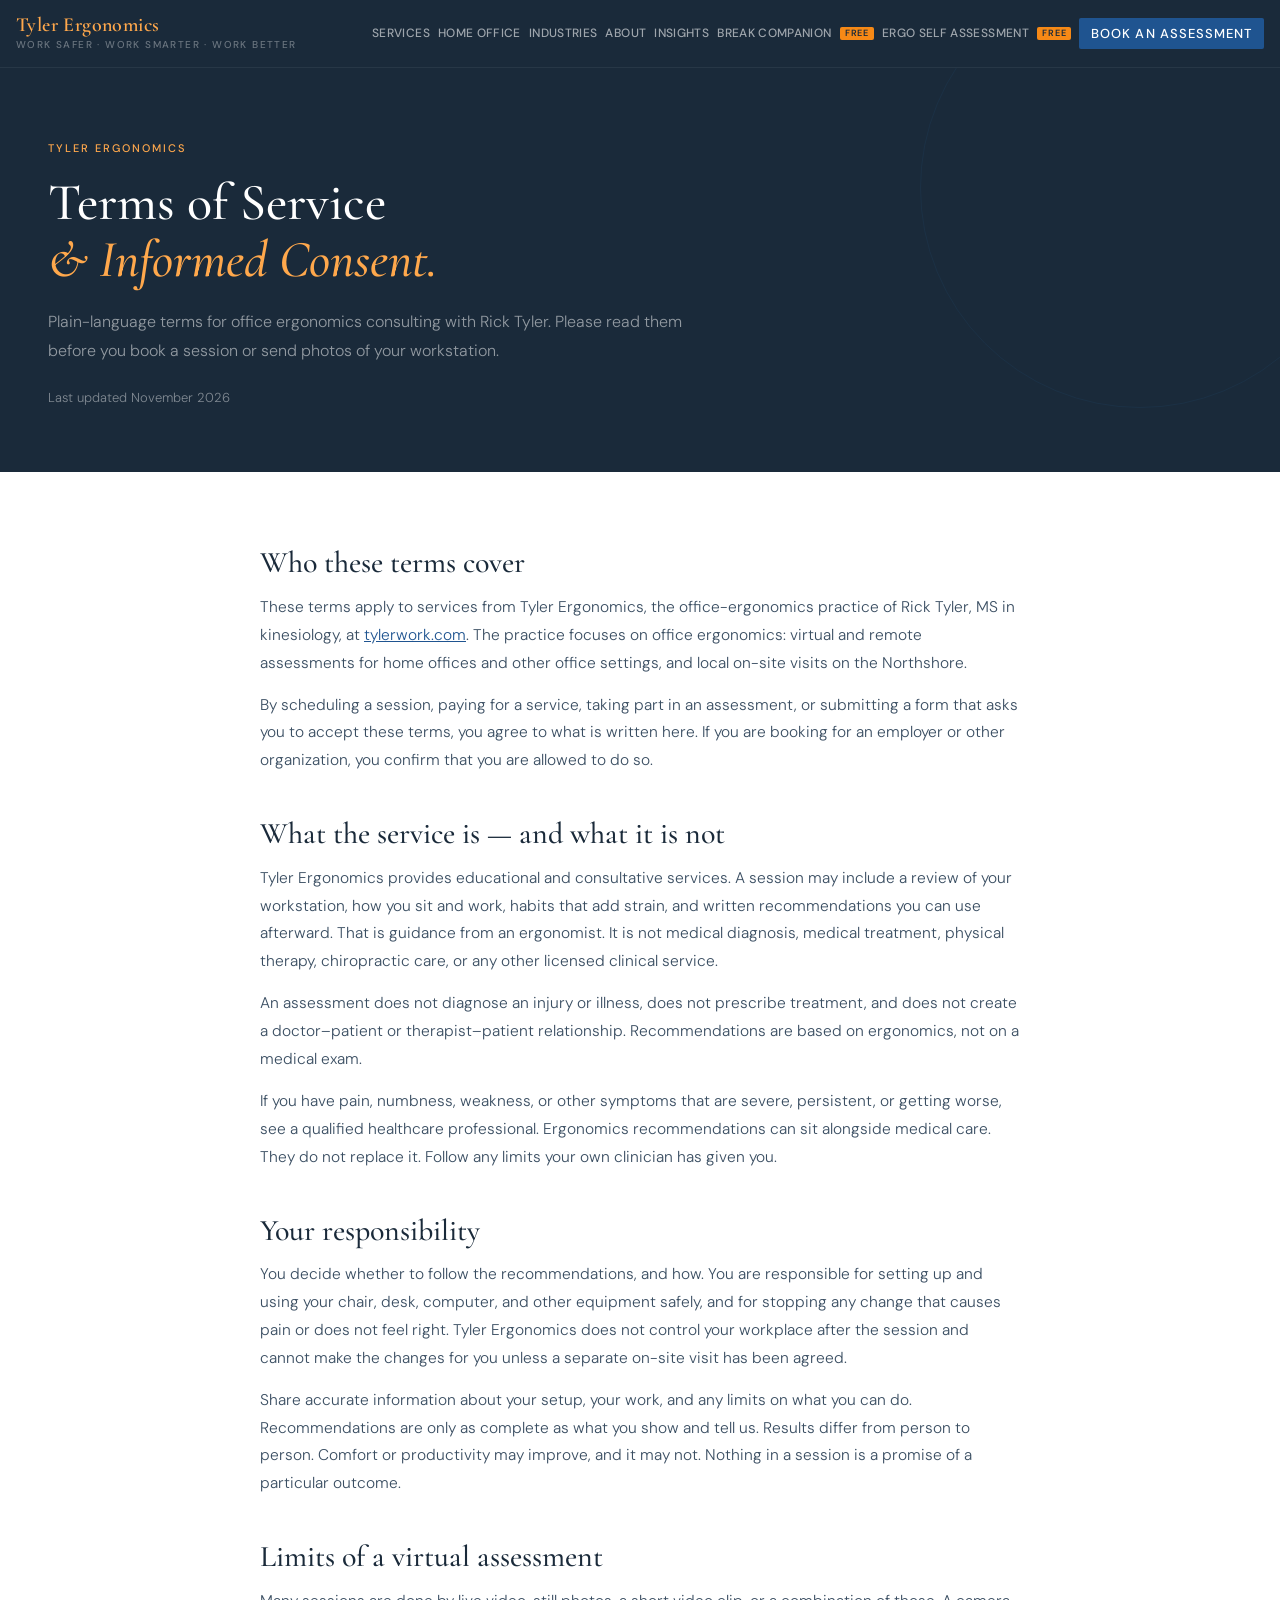
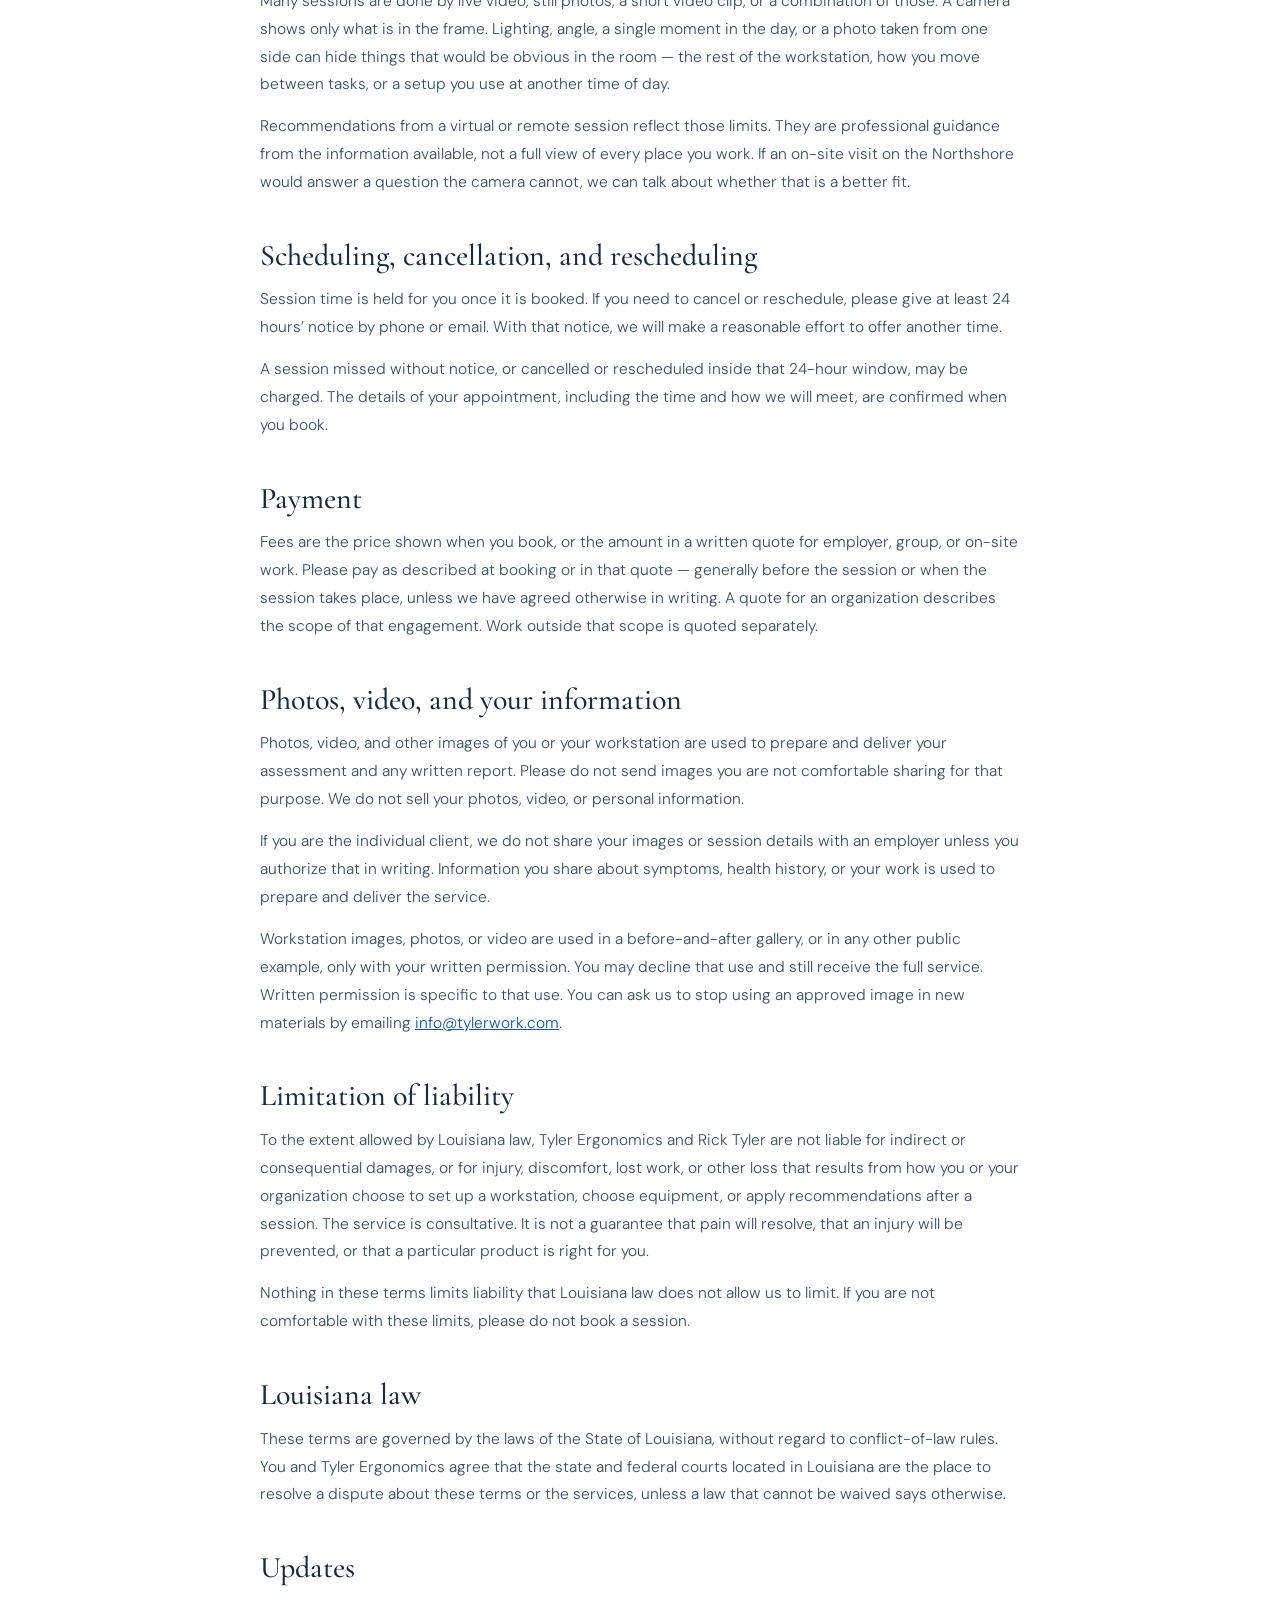
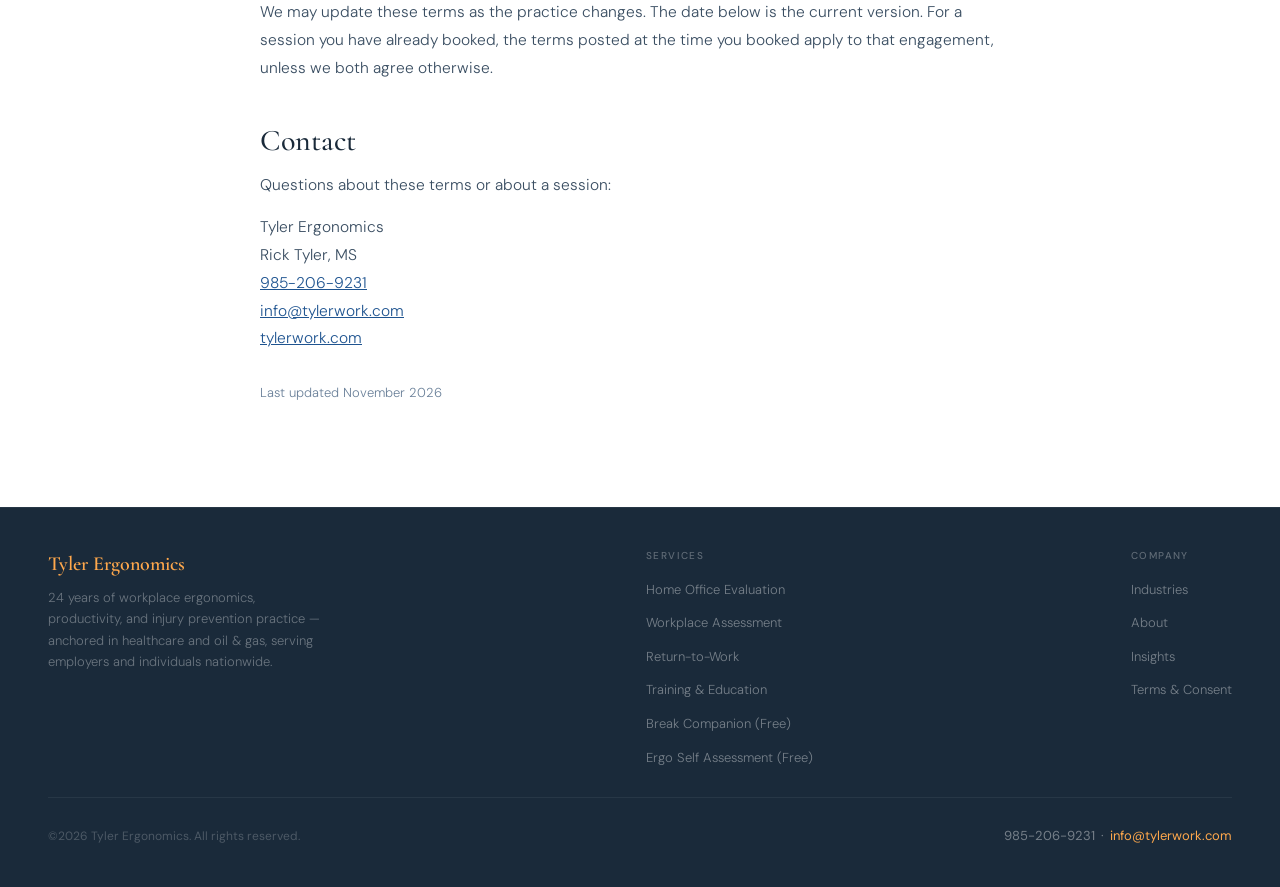
==== terms-and-consent/index.html @ 257d3adf "Add terms page and make experience wording consistent. Publish a draft Terms of Service and Informed" ====
<!DOCTYPE html>
<html lang="en">
<head>
<meta charset="UTF-8">
<meta name="viewport" content="width=device-width, initial-scale=1.0">
<title>Terms of Service &amp; Informed Consent — Tyler Ergonomics</title>
<meta name="description" content="Terms of Service and Informed Consent for Tyler Ergonomics. Office ergonomics consulting by Rick Tyler — educational and consultative services, not medical diagnosis or treatment.">
<link rel="canonical" href="https://tylerwork.com/terms-and-consent/">
<link rel="preconnect" href="https://fonts.googleapis.com">
<link href="https://fonts.googleapis.com/css2?family=Cormorant+Garamond:ital,wght@0,400;0,500;0,600;1,400;1,500&family=DM+Sans:wght@300;400;500&display=swap" rel="stylesheet">
<style>
*,*::before,*::after{box-sizing:border-box;margin:0;padding:0}
:root{--ink:#1a2a3a;--ink-lt:#1e3040;--blue:#2e6da4;--blue-dk:#1f5490;--blue-lt:#bdd4ea;--ivory:#f4f6f9;--cream:#e8eef5;--warm:#d4dde8;--gold:#f68916;--gold-lt:#ffa84c;--mid:#3a4e62;--soft:#6a8099;--white:#ffffff;--border:rgba(46,109,164,0.15)}
body{font-family:'DM Sans',sans-serif;font-weight:400;color:var(--ink);background:var(--ivory);line-height:1.6;font-size:16px}
nav{background:var(--ink);padding:0 48px;display:flex;align-items:center;justify-content:space-between;height:68px;border-bottom:1px solid rgba(255,255,255,0.06);position:sticky;top:0;z-index:100}
.nav-logo{display:flex;flex-direction:column;text-decoration:none;gap:2px}
.nav-logo-main{font-family:'Cormorant Garamond',serif;font-size:20px;font-weight:600;color:var(--gold-lt);letter-spacing:0.02em;line-height:1}
.nav-logo-sub{font-size:10px;font-weight:500;letter-spacing:0.14em;text-transform:uppercase;color:rgba(255,255,255,0.35)}
.nav-links{display:flex;gap:28px;align-items:center;list-style:none}
.nav-links a{color:rgba(255,255,255,0.58);text-decoration:none;font-size:13px;letter-spacing:0.08em;text-transform:uppercase;font-weight:500;transition:color 0.2s}
.nav-links a:hover,.nav-links a.active{color:var(--gold-lt)}
.nav-cta{background:var(--blue-dk)!important;color:var(--white)!important;padding:8px 20px;border-radius:2px;opacity:1!important}
.nav-cta:hover{background:var(--gold)!important}
.nav-free-badge{display:inline-block;background:var(--gold);color:var(--ink);font-size:9px;font-weight:600;padding:2px 5px;margin-left:5px;letter-spacing:0.08em;text-transform:uppercase;border-radius:2px;vertical-align:middle;line-height:1}
.eyebrow{font-size:11px;font-weight:500;letter-spacing:0.18em;text-transform:uppercase;color:var(--gold-lt);margin-bottom:16px}
.page-header{background:var(--ink);padding:72px 48px 64px;position:relative;overflow:hidden}
.page-header::before{content:'';position:absolute;top:-100px;right:-80px;width:440px;height:440px;border-radius:50%;border:1px solid rgba(46,109,164,0.1)}
.page-header h1{font-family:'Cormorant Garamond',serif;font-size:52px;font-weight:500;color:var(--white);line-height:1.1;max-width:740px;margin-bottom:20px;position:relative}
.page-header h1 em{font-style:italic;color:var(--gold-lt)}
.page-header-sub{font-size:16px;color:rgba(255,255,255,0.52);max-width:640px;line-height:1.8;font-weight:300;position:relative}
.page-header .legal-updated{position:relative;font-size:13px;color:rgba(255,255,255,0.45);margin-top:22px;font-weight:300}
.legal-section{background:var(--white);padding:72px 48px 88px}
.legal-inner{max-width:760px;margin:0 auto}
.legal-inner h2{font-family:'Cormorant Garamond',serif;font-size:30px;font-weight:500;color:var(--ink);line-height:1.25;margin:40px 0 12px}
.legal-inner h2:first-child{margin-top:0}
.legal-inner p,.legal-inner li{font-size:15.5px;color:var(--mid);line-height:1.8;font-weight:300}
.legal-inner p{margin-bottom:14px}
.legal-inner ul{margin:0 0 16px 1.15em}
.legal-inner li{margin-bottom:8px}
.legal-inner a{color:var(--blue-dk)}
.legal-inner a:hover{color:var(--gold)}
footer{background:var(--ink);padding:40px 48px;border-top:1px solid rgba(255,255,255,0.06)}
.footer-top{display:flex;justify-content:space-between;align-items:flex-start;gap:32px;margin-bottom:28px;padding-bottom:28px;border-bottom:1px solid rgba(255,255,255,0.06)}
.footer-brand .footer-logo-main{font-family:'Cormorant Garamond',serif;font-size:20px;font-weight:600;color:var(--gold-lt);margin-bottom:6px}
.footer-brand p{font-size:13px;color:rgba(255,255,255,0.35);font-weight:300;max-width:280px;line-height:1.65}
.footer-nav-group h5{font-size:10px;font-weight:500;letter-spacing:0.14em;text-transform:uppercase;color:rgba(255,255,255,0.3);margin-bottom:12px}
.footer-nav-group ul{list-style:none;display:flex;flex-direction:column;gap:8px}
.footer-nav-group a{font-size:13px;color:rgba(255,255,255,0.4);text-decoration:none;font-weight:300}
.footer-nav-group a:hover{color:var(--gold-lt)}
.footer-bottom{display:flex;justify-content:space-between;align-items:center;gap:16px}
.footer-copy{font-size:12px;color:rgba(255,255,255,0.22)}
.footer-contact{font-size:13px;color:rgba(255,255,255,0.4)}
.footer-contact a{color:inherit;text-decoration:none}
.footer-contact strong{color:var(--gold-lt);font-weight:400}
html,body{overflow-x:hidden;max-width:100vw}
@media (max-width:968px){
  nav{padding:16px 20px}
  .page-header{padding:48px 20px}
  .page-header h1{font-size:38px}
  .legal-section{padding:48px 20px 64px}
  footer{padding:48px 20px 24px}
  .footer-top{flex-wrap:wrap;gap:28px}
  .footer-bottom{flex-direction:column;gap:12px;text-align:center}
}
@media (max-width:640px){
  .page-header{padding:40px 16px 32px}
  .page-header h1{font-size:32px}
  .legal-section{padding:36px 16px 56px}
  footer{padding:36px 16px 20px}
}
</style>
<link rel="icon" href="/favicon.ico" sizes="any">
<link rel="icon" type="image/png" sizes="32x32" href="/favicon-32.png">
<link rel="apple-touch-icon" href="/apple-touch-icon.png">
<link rel="stylesheet" href="/site.css">
<script src="/booking-config.js"></script>
<script src="/site.js" defer></script>
</head>
<body>
<!-- DRAFT: Terms of Service & Informed Consent for Tyler Ergonomics (tylerwork.com). Pending legal review. This page is a plain-language draft and has not been approved by an attorney. Last updated November 2026. -->

<nav>
  <a href="/index.html" class="nav-logo">
    <span class="nav-logo-main">Tyler Ergonomics</span>
    <span class="nav-logo-sub">Work safer · Work smarter · Work better</span>
  </a>
  <ul class="nav-links">
    <li><a href="/te-02-services.html">Services</a></li>
    <li><a href="/te-03-home-office.html">Home Office</a></li>
    <li><a href="/te-04-industries.html">Industries</a></li>
    <li><a href="/te-05-about.html">About</a></li>
    <li><a href="/te-06-insights.html">Insights</a></li>
    <li><a href="/te-07-break-companion.html">Break Companion <span class="nav-free-badge">Free</span></a></li>
    <li><a href="/ergo-self-assessment.html">Ergo Self Assessment <span class="nav-free-badge">Free</span></a></li>
    <li><a href="/te-02-services.html#book" class="nav-cta" data-booking>Book an assessment</a></li>
  </ul>
  <button id="rt-mobile-toggle" onclick="document.getElementById('rt-mobile-menu').style.display='block';document.getElementById('rt-mobile-backdrop').style.display='block';" style="display:none;background:transparent;border:none;color:white;cursor:pointer;padding:8px 12px;" aria-label="Open menu">
    <svg viewBox="0 0 24 24" width="26" height="26" fill="none" stroke="currentColor" stroke-width="2" stroke-linecap="round"><line x1="3" y1="6" x2="21" y2="6"></line><line x1="3" y1="12" x2="21" y2="12"></line><line x1="3" y1="18" x2="21" y2="18"></line></svg>
  </button>
</nav>
<div id="rt-mobile-menu" style="display:none;position:fixed;top:0;right:0;bottom:0;width:84%;max-width:320px;background:#1a2a3a;z-index:99999;padding:60px 28px 32px;overflow-y:auto;box-shadow:-8px 0 30px rgba(0,0,0,0.3);box-sizing:border-box;">
  <button onclick="document.getElementById('rt-mobile-menu').style.display='none';document.getElementById('rt-mobile-backdrop').style.display='none';" style="position:absolute;top:14px;right:16px;background:transparent;border:none;color:white;font-size:32px;cursor:pointer;padding:6px 12px;line-height:1;font-family:inherit;" aria-label="Close menu">&times;</button>
  <button onclick="location.href='/index.html'" style="display:block;width:100%;text-align:left;background:transparent;border:none;border-bottom:1px solid rgba(255,255,255,0.08);color:rgba(255,255,255,0.85);font-size:16px;padding:16px 0;cursor:pointer;font-family:inherit;">Home</button>
  <button onclick="location.href='/te-02-services.html'" style="display:block;width:100%;text-align:left;background:transparent;border:none;border-bottom:1px solid rgba(255,255,255,0.08);color:rgba(255,255,255,0.85);font-size:16px;padding:16px 0;cursor:pointer;font-family:inherit;">Services</button>
  <button onclick="location.href='/te-03-home-office.html'" style="display:block;width:100%;text-align:left;background:transparent;border:none;border-bottom:1px solid rgba(255,255,255,0.08);color:rgba(255,255,255,0.85);font-size:16px;padding:16px 0;cursor:pointer;font-family:inherit;">Home Office</button>
  <button onclick="location.href='/te-04-industries.html'" style="display:block;width:100%;text-align:left;background:transparent;border:none;border-bottom:1px solid rgba(255,255,255,0.08);color:rgba(255,255,255,0.85);font-size:16px;padding:16px 0;cursor:pointer;font-family:inherit;">Industries</button>
  <button onclick="location.href='/te-05-about.html'" style="display:block;width:100%;text-align:left;background:transparent;border:none;border-bottom:1px solid rgba(255,255,255,0.08);color:rgba(255,255,255,0.85);font-size:16px;padding:16px 0;cursor:pointer;font-family:inherit;">About</button>
  <button onclick="location.href='/te-06-insights.html'" style="display:block;width:100%;text-align:left;background:transparent;border:none;border-bottom:1px solid rgba(255,255,255,0.08);color:rgba(255,255,255,0.85);font-size:16px;padding:16px 0;cursor:pointer;font-family:inherit;">Insights</button>
  <button onclick="location.href='/te-07-break-companion.html'" style="display:block;width:100%;text-align:left;background:transparent;border:none;border-bottom:1px solid rgba(255,255,255,0.08);color:rgba(255,255,255,0.85);font-size:16px;padding:16px 0;cursor:pointer;font-family:inherit;">Break Companion <span style="background:#f68916;color:#1a2a3a;font-size:10px;padding:2px 6px;border-radius:2px;font-weight:600;margin-left:6px;">FREE</span></button>
  <button onclick="location.href='/ergo-self-assessment.html'" style="display:block;width:100%;text-align:left;background:transparent;border:none;border-bottom:1px solid rgba(255,255,255,0.08);color:rgba(255,255,255,0.85);font-size:16px;padding:16px 0;cursor:pointer;font-family:inherit;">Ergo Self Assessment <span style="background:#f68916;color:#1a2a3a;font-size:10px;padding:2px 6px;border-radius:2px;font-weight:600;margin-left:6px;">FREE</span></button>
  <button data-booking onclick="location.href='/te-02-services.html#book'" style="display:block;width:100%;text-align:center;background:#f68916;border:none;color:#1a2a3a;font-size:14px;padding:14px 20px;cursor:pointer;font-family:inherit;margin-top:20px;font-weight:500;border-radius:2px;">Book an Assessment</button>
</div>
<div id="rt-mobile-backdrop" onclick="document.getElementById('rt-mobile-menu').style.display='none';document.getElementById('rt-mobile-backdrop').style.display='none';" style="display:none;position:fixed;inset:0;background:rgba(0,0,0,0.5);z-index:99998;"></div>

<div class="page-header">
  <p class="eyebrow">Tyler Ergonomics</p>
  <h1>Terms of Service<br><em>&amp; Informed Consent.</em></h1>
  <p class="page-header-sub">Plain-language terms for office ergonomics consulting with Rick Tyler. Please read them before you book a session or send photos of your workstation.</p>
  <p class="legal-updated">Last updated November 2026</p>
</div>

<section class="legal-section">
  <div class="legal-inner">
    <h2>Who these terms cover</h2>
    <p>These terms apply to services from Tyler Ergonomics, the office-ergonomics practice of Rick Tyler, MS in kinesiology, at <a href="https://tylerwork.com">tylerwork.com</a>. The practice focuses on office ergonomics: virtual and remote assessments for home offices and other office settings, and local on-site visits on the Northshore.</p>
    <p>By scheduling a session, paying for a service, taking part in an assessment, or submitting a form that asks you to accept these terms, you agree to what is written here. If you are booking for an employer or other organization, you confirm that you are allowed to do so.</p>

    <h2>What the service is &mdash; and what it is not</h2>
    <p>Tyler Ergonomics provides educational and consultative services. A session may include a review of your workstation, how you sit and work, habits that add strain, and written recommendations you can use afterward. That is guidance from an ergonomist. It is not medical diagnosis, medical treatment, physical therapy, chiropractic care, or any other licensed clinical service.</p>
    <p>An assessment does not diagnose an injury or illness, does not prescribe treatment, and does not create a doctor&ndash;patient or therapist&ndash;patient relationship. Recommendations are based on ergonomics, not on a medical exam.</p>
    <p>If you have pain, numbness, weakness, or other symptoms that are severe, persistent, or getting worse, see a qualified healthcare professional. Ergonomics recommendations can sit alongside medical care. They do not replace it. Follow any limits your own clinician has given you.</p>

    <h2>Your responsibility</h2>
    <p>You decide whether to follow the recommendations, and how. You are responsible for setting up and using your chair, desk, computer, and other equipment safely, and for stopping any change that causes pain or does not feel right. Tyler Ergonomics does not control your workplace after the session and cannot make the changes for you unless a separate on-site visit has been agreed.</p>
    <p>Share accurate information about your setup, your work, and any limits on what you can do. Recommendations are only as complete as what you show and tell us. Results differ from person to person. Comfort or productivity may improve, and it may not. Nothing in a session is a promise of a particular outcome.</p>

    <h2>Limits of a virtual assessment</h2>
    <p>Many sessions are done by live video, still photos, a short video clip, or a combination of those. A camera shows only what is in the frame. Lighting, angle, a single moment in the day, or a photo taken from one side can hide things that would be obvious in the room &mdash; the rest of the workstation, how you move between tasks, or a setup you use at another time of day.</p>
    <p>Recommendations from a virtual or remote session reflect those limits. They are professional guidance from the information available, not a full view of every place you work. If an on-site visit on the Northshore would answer a question the camera cannot, we can talk about whether that is a better fit.</p>

    <h2>Scheduling, cancellation, and rescheduling</h2>
    <p>Session time is held for you once it is booked. If you need to cancel or reschedule, please give at least 24 hours&rsquo; notice by phone or email. With that notice, we will make a reasonable effort to offer another time.</p>
    <p>A session missed without notice, or cancelled or rescheduled inside that 24-hour window, may be charged. The details of your appointment, including the time and how we will meet, are confirmed when you book.</p>

    <h2>Payment</h2>
    <p>Fees are the price shown when you book, or the amount in a written quote for employer, group, or on-site work. Please pay as described at booking or in that quote &mdash; generally before the session or when the session takes place, unless we have agreed otherwise in writing. A quote for an organization describes the scope of that engagement. Work outside that scope is quoted separately.</p>

    <h2>Photos, video, and your information</h2>
    <p>Photos, video, and other images of you or your workstation are used to prepare and deliver your assessment and any written report. Please do not send images you are not comfortable sharing for that purpose. We do not sell your photos, video, or personal information.</p>
    <p>If you are the individual client, we do not share your images or session details with an employer unless you authorize that in writing. Information you share about symptoms, health history, or your work is used to prepare and deliver the service.</p>
    <p>Workstation images, photos, or video are used in a before-and-after gallery, or in any other public example, only with your written permission. You may decline that use and still receive the full service. Written permission is specific to that use. You can ask us to stop using an approved image in new materials by emailing <a href="mailto:info@tylerwork.com">info@tylerwork.com</a>.</p>

    <h2>Limitation of liability</h2>
    <p>To the extent allowed by Louisiana law, Tyler Ergonomics and Rick Tyler are not liable for indirect or consequential damages, or for injury, discomfort, lost work, or other loss that results from how you or your organization choose to set up a workstation, choose equipment, or apply recommendations after a session. The service is consultative. It is not a guarantee that pain will resolve, that an injury will be prevented, or that a particular product is right for you.</p>
    <p>Nothing in these terms limits liability that Louisiana law does not allow us to limit. If you are not comfortable with these limits, please do not book a session.</p>

    <h2>Louisiana law</h2>
    <p>These terms are governed by the laws of the State of Louisiana, without regard to conflict-of-law rules. You and Tyler Ergonomics agree that the state and federal courts located in Louisiana are the place to resolve a dispute about these terms or the services, unless a law that cannot be waived says otherwise.</p>

    <h2>Updates</h2>
    <p>We may update these terms as the practice changes. The date below is the current version. For a session you have already booked, the terms posted at the time you booked apply to that engagement, unless we both agree otherwise.</p>

    <h2>Contact</h2>
    <p>Questions about these terms or about a session:</p>
    <p>Tyler Ergonomics<br>Rick Tyler, MS<br><a href="tel:985-206-9231">985-206-9231</a><br><a href="mailto:info@tylerwork.com">info@tylerwork.com</a><br><a href="https://tylerwork.com">tylerwork.com</a></p>
    <p class="legal-updated" style="color:var(--soft);font-size:13px;margin-top:28px;">Last updated November 2026</p>
  </div>
</section>

<footer>
  <div class="footer-top">
    <div class="footer-brand">
      <p class="footer-logo-main">Tyler Ergonomics</p>
      <p>24 years of workplace ergonomics, productivity, and injury prevention practice &mdash; anchored in healthcare and oil &amp; gas, serving employers and individuals nationwide.</p>
    </div>
    <div class="footer-nav-group">
      <h5>Services</h5>
      <ul>
        <li><a href="/te-03-home-office.html">Home Office Evaluation</a></li>
        <li><a href="/te-02-services.html">Workplace Assessment</a></li>
        <li><a href="/te-02-services.html">Return-to-Work</a></li>
        <li><a href="/te-02-services.html">Training &amp; Education</a></li>
        <li><a href="/te-07-break-companion.html">Break Companion (Free)</a></li>
        <li><a href="/ergo-self-assessment.html">Ergo Self Assessment (Free)</a></li>
      </ul>
    </div>
    <div class="footer-nav-group">
      <h5>Company</h5>
      <ul>
        <li><a href="/te-04-industries.html">Industries</a></li>
        <li><a href="/te-05-about.html">About</a></li>
        <li><a href="/te-06-insights.html">Insights</a></li>
        <li><a href="/terms-and-consent/">Terms &amp; Consent</a></li>
      </ul>
    </div>
  </div>
  <div class="footer-bottom">
    <span class="footer-copy">&copy;2026 Tyler Ergonomics. All rights reserved.</span>
    <span class="footer-contact"><a href="tel:985-206-9231">985-206-9231</a> &nbsp;&middot;&nbsp; <strong><a href="mailto:info@tylerwork.com">info@tylerwork.com</a></strong></span>
  </div>
</footer>
</body>
</html>
---- site.css ----
/* Desktop nav: one line, and one solid booking button.
   Under 1280px the existing mobile menu is used instead of wrapping. */

@media (min-width: 1280px) {
  nav:has(.nav-links) {
    display: flex;
    flex-wrap: nowrap;
    align-items: center;
    justify-content: space-between;
    height: 68px;
    padding: 0 24px;
    gap: 16px;
  }
  nav:has(.nav-links) .nav-logo,
  nav:has(.nav-links) .nav-logo-sub,
  nav:has(.nav-links) .nav-logo-main {
    white-space: nowrap;
  }
  nav:has(.nav-links) .nav-links {
    display: flex;
    flex-wrap: nowrap;
    align-items: center;
    gap: 12px;
    min-width: 0;
  }
  nav:has(.nav-links) .nav-links > li {
    display: flex;
    align-items: center;
  }
  nav:has(.nav-links) .nav-links a {
    white-space: nowrap;
  }
  nav:has(.nav-links) .nav-links a.nav-cta,
  nav:has(.nav-links) .nav-links a.btn-gold {
    display: inline-flex;
    align-items: center;
    justify-content: center;
    flex: 0 0 auto;
    white-space: nowrap;
    line-height: 1.2;
    padding: 8px 12px;
    border-radius: 2px;
    text-decoration: none;
  }
  nav:has(.nav-links) .nav-links a.nav-cta {
    background: #1f5490 !important;
    color: #ffffff !important;
  }
  nav:has(.nav-links) .nav-links a.nav-cta:hover,
  nav:has(.nav-links) .nav-links a.nav-cta:focus {
    background: #f68916 !important;
    color: #ffffff !important;
  }
  nav:has(.nav-links) .nav-links a.btn-gold,
  nav:has(.nav-links) .nav-links a.btn-gold:hover,
  nav:has(.nav-links) .nav-links a.btn-gold:focus {
    background: #f68916 !important;
    color: #1a2a3a !important;
  }
}

/* 1280px windows are just short of the full row once a scrollbar is present. */
@media (min-width: 1280px) and (max-width: 1439px) {
  nav:has(.nav-links) {
    padding: 0 16px;
  }
  nav:has(.nav-links) .nav-links {
    gap: 8px;
  }
  nav:has(.nav-links) .nav-links a:not(.nav-cta):not(.btn-gold) {
    font-size: 12px;
    letter-spacing: 0.03em;
  }
}

@media (max-width: 1279px) {
  nav:has(#rt-mobile-toggle) #rt-mobile-toggle {
    display: block !important;
  }
  nav:has(#rt-mobile-toggle) .nav-links,
  nav:has(#rt-mobile-toggle) .mobile-menu-toggle,
  nav:has(#rt-mobile-toggle) .nav-links.mobile-open {
    display: none !important;
  }
  nav:has(#rt-mobile-toggle) {
    flex-wrap: nowrap;
    align-items: center;
    height: 68px;
  }
}

#book,
#contact {
  scroll-margin-top: 84px;
}

.form-status {
  margin-top: 14px;
  font-size: 14px;
  line-height: 1.5;
}
.form-status.is-ok { color: #1f5490; }
.form-status.is-error { color: #8d2b2b; }
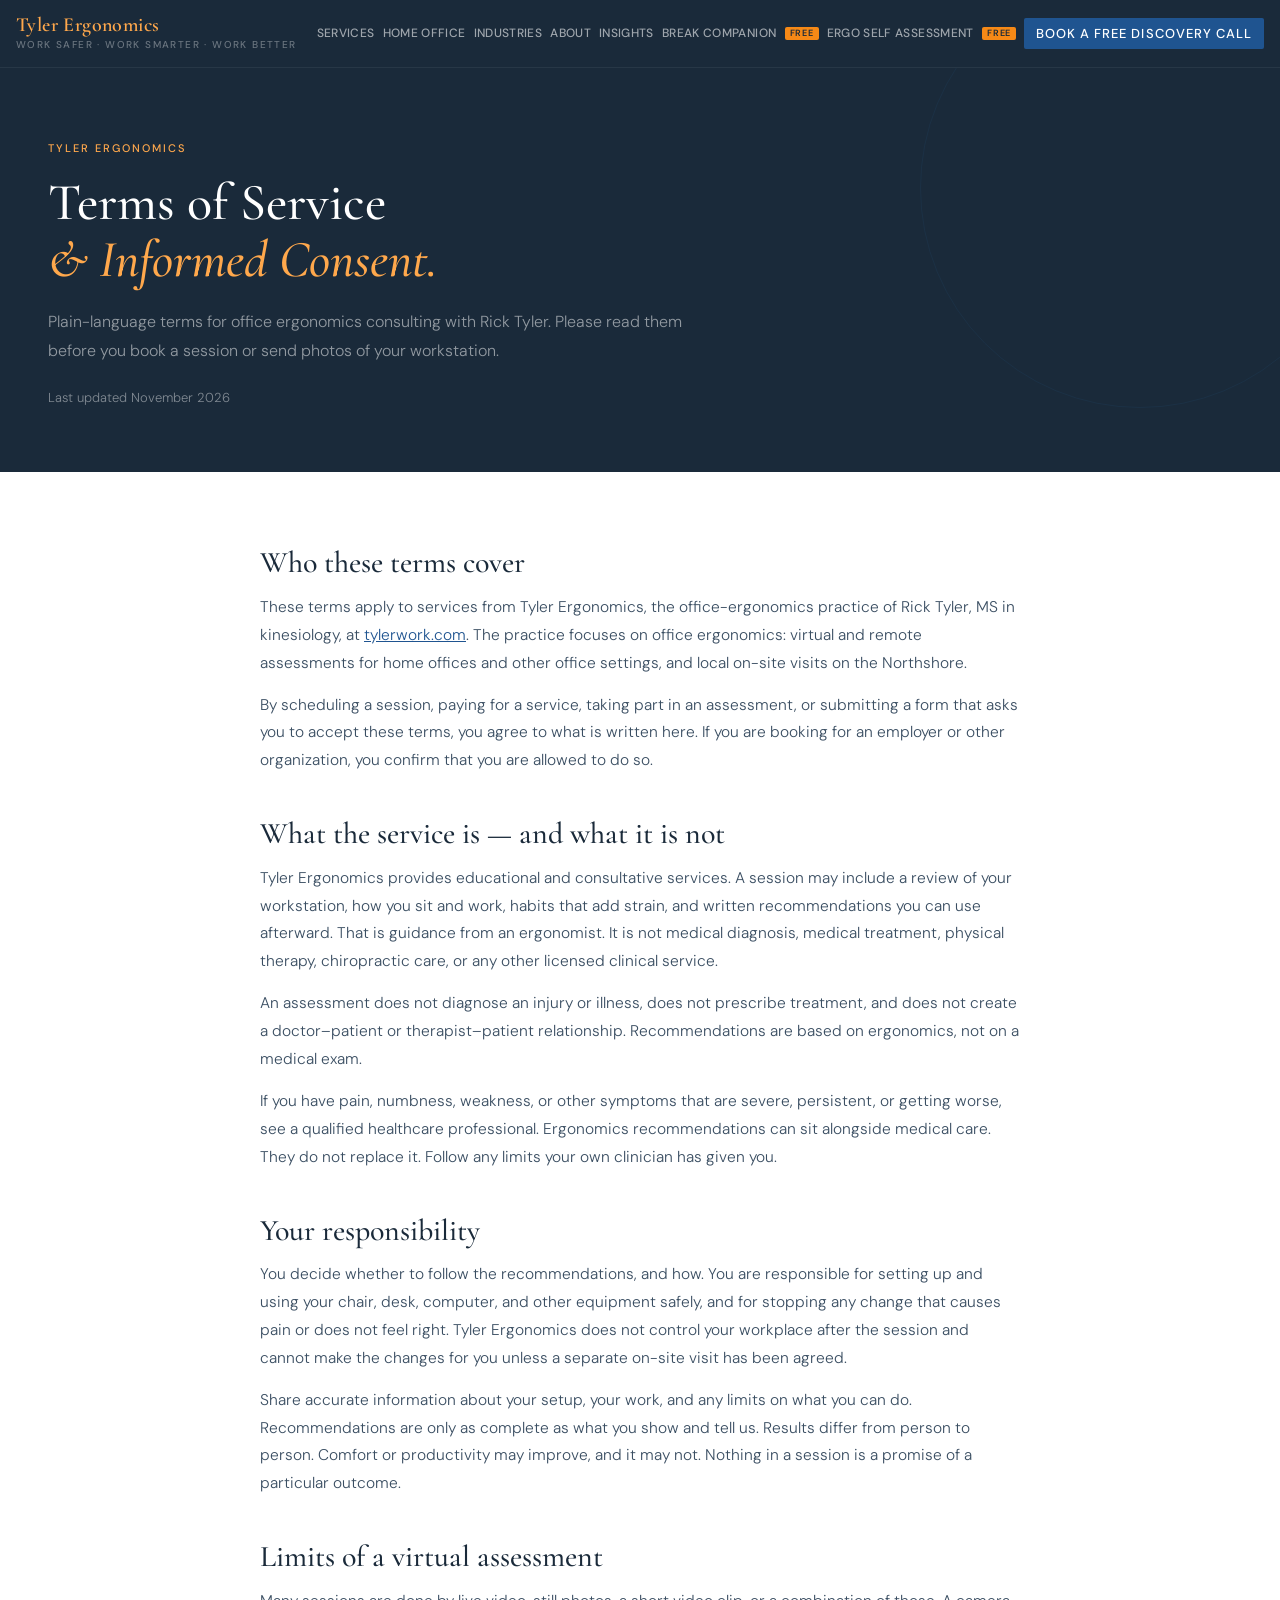
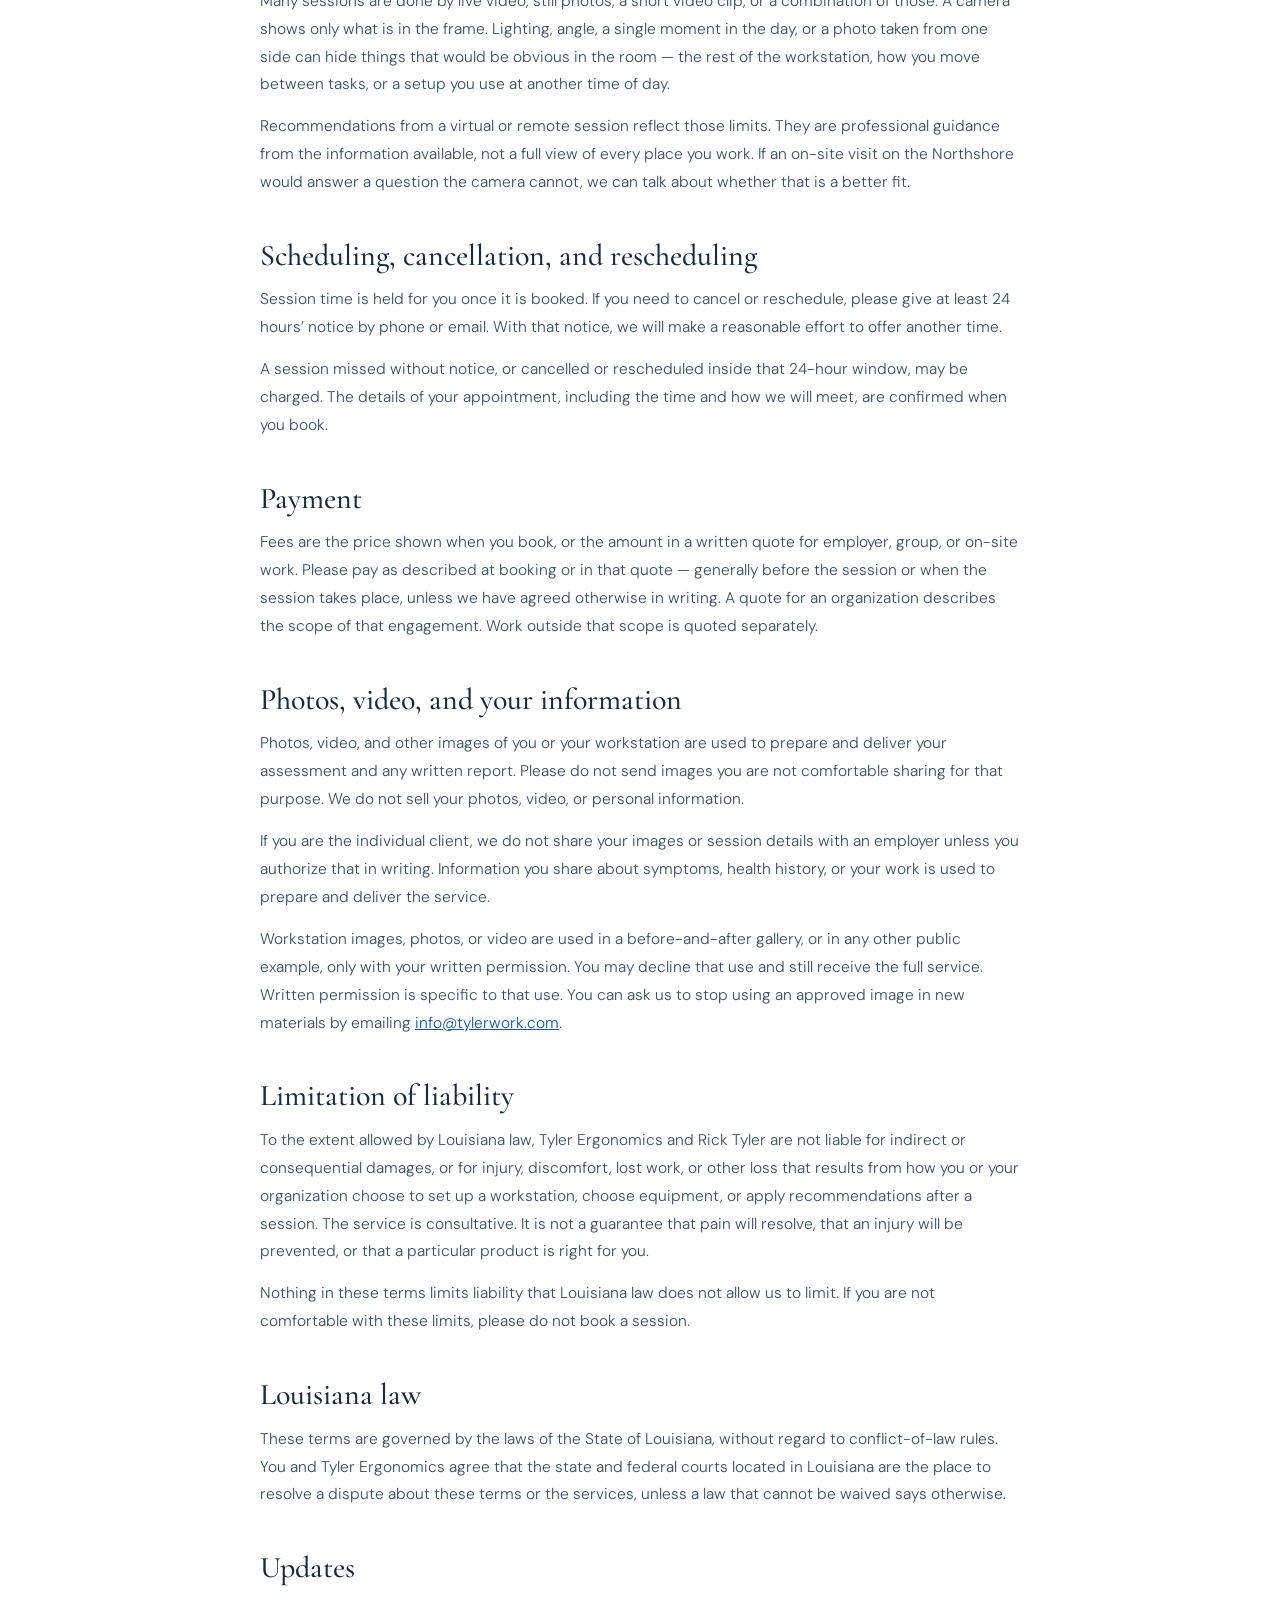
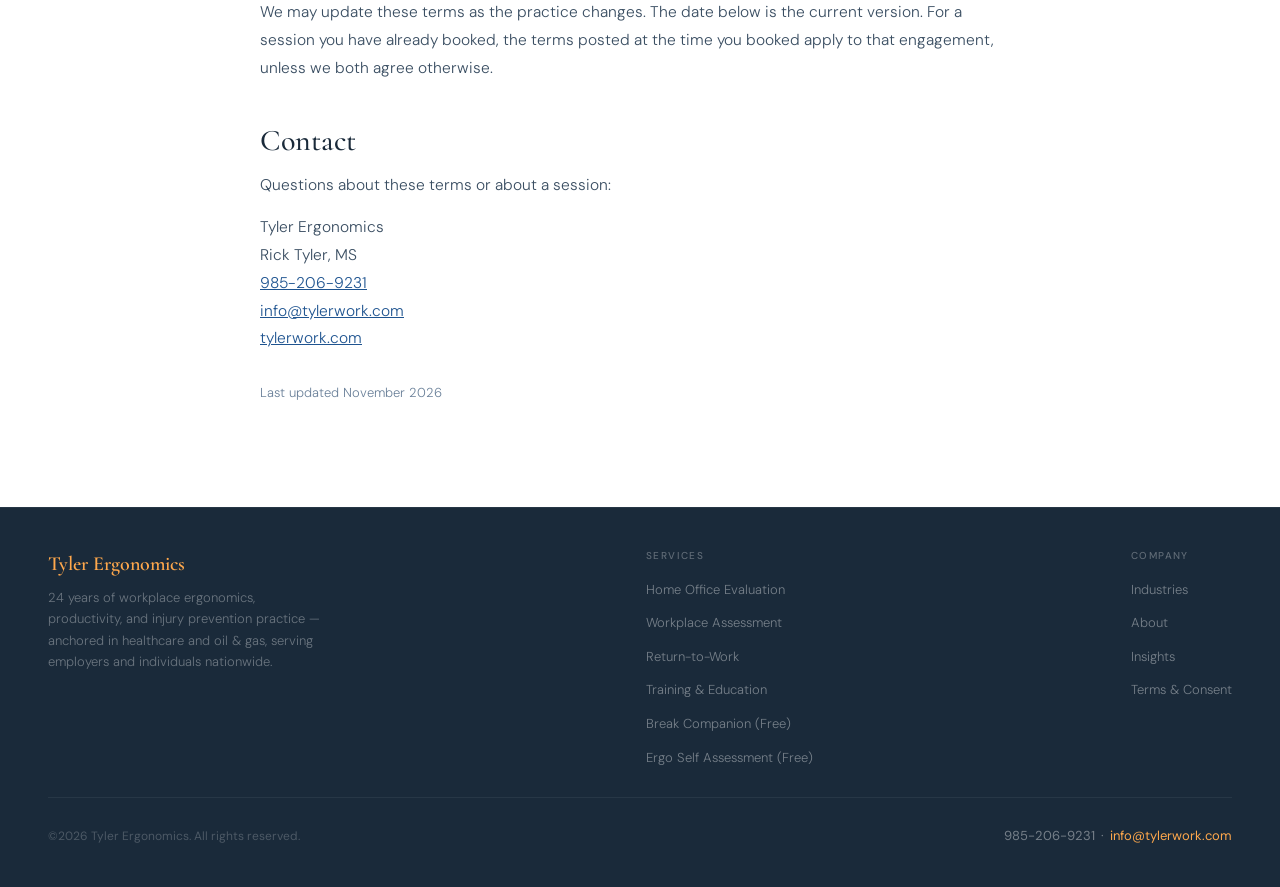
==== commit ecd4a4de: "Point booking buttons at the free discovery call. Set TE_BOOKING_URL to the Calendly discovery call " ====
--- a/terms-and-consent/index.html
+++ b/terms-and-consent/index.html
@@ -92,7 +92,7 @@
     <li><a href="/te-06-insights.html">Insights</a></li>
     <li><a href="/te-07-break-companion.html">Break Companion <span class="nav-free-badge">Free</span></a></li>
     <li><a href="/ergo-self-assessment.html">Ergo Self Assessment <span class="nav-free-badge">Free</span></a></li>
-    <li><a href="/te-02-services.html#book" class="nav-cta" data-booking>Book an assessment</a></li>
+    <li><a href="/te-02-services.html#book" class="nav-cta" data-booking>Book a free discovery call</a></li>
   </ul>
   <button id="rt-mobile-toggle" onclick="document.getElementById('rt-mobile-menu').style.display='block';document.getElementById('rt-mobile-backdrop').style.display='block';" style="display:none;background:transparent;border:none;color:white;cursor:pointer;padding:8px 12px;" aria-label="Open menu">
     <svg viewBox="0 0 24 24" width="26" height="26" fill="none" stroke="currentColor" stroke-width="2" stroke-linecap="round"><line x1="3" y1="6" x2="21" y2="6"></line><line x1="3" y1="12" x2="21" y2="12"></line><line x1="3" y1="18" x2="21" y2="18"></line></svg>
@@ -108,7 +108,7 @@
   <button onclick="location.href='/te-06-insights.html'" style="display:block;width:100%;text-align:left;background:transparent;border:none;border-bottom:1px solid rgba(255,255,255,0.08);color:rgba(255,255,255,0.85);font-size:16px;padding:16px 0;cursor:pointer;font-family:inherit;">Insights</button>
   <button onclick="location.href='/te-07-break-companion.html'" style="display:block;width:100%;text-align:left;background:transparent;border:none;border-bottom:1px solid rgba(255,255,255,0.08);color:rgba(255,255,255,0.85);font-size:16px;padding:16px 0;cursor:pointer;font-family:inherit;">Break Companion <span style="background:#f68916;color:#1a2a3a;font-size:10px;padding:2px 6px;border-radius:2px;font-weight:600;margin-left:6px;">FREE</span></button>
   <button onclick="location.href='/ergo-self-assessment.html'" style="display:block;width:100%;text-align:left;background:transparent;border:none;border-bottom:1px solid rgba(255,255,255,0.08);color:rgba(255,255,255,0.85);font-size:16px;padding:16px 0;cursor:pointer;font-family:inherit;">Ergo Self Assessment <span style="background:#f68916;color:#1a2a3a;font-size:10px;padding:2px 6px;border-radius:2px;font-weight:600;margin-left:6px;">FREE</span></button>
-  <button data-booking onclick="location.href='/te-02-services.html#book'" style="display:block;width:100%;text-align:center;background:#f68916;border:none;color:#1a2a3a;font-size:14px;padding:14px 20px;cursor:pointer;font-family:inherit;margin-top:20px;font-weight:500;border-radius:2px;">Book an Assessment</button>
+  <button data-booking onclick="location.href='/te-02-services.html#book'" style="display:block;width:100%;text-align:center;background:#f68916;border:none;color:#1a2a3a;font-size:14px;padding:14px 20px;cursor:pointer;font-family:inherit;margin-top:20px;font-weight:500;border-radius:2px;">Book a free discovery call</button>
 </div>
 <div id="rt-mobile-backdrop" onclick="document.getElementById('rt-mobile-menu').style.display='none';document.getElementById('rt-mobile-backdrop').style.display='none';" style="display:none;position:fixed;inset:0;background:rgba(0,0,0,0.5);z-index:99998;"></div>
 
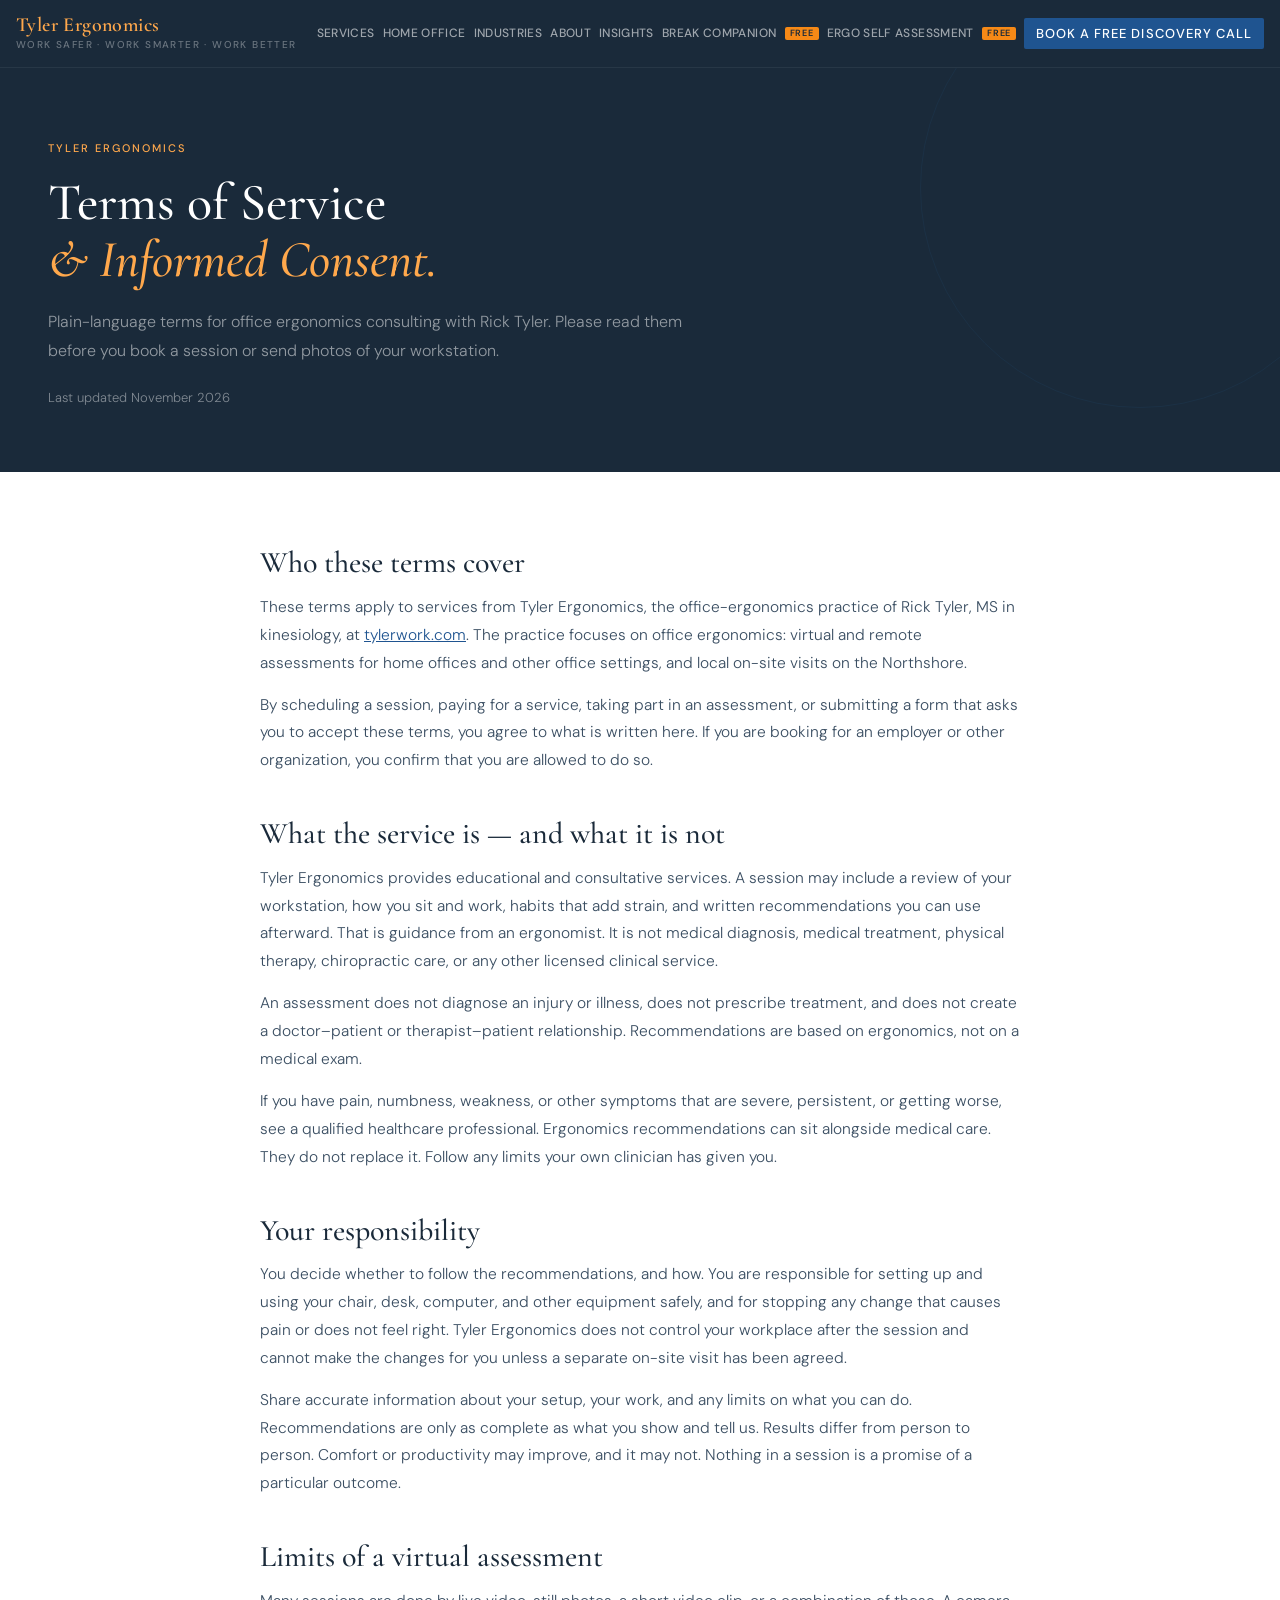
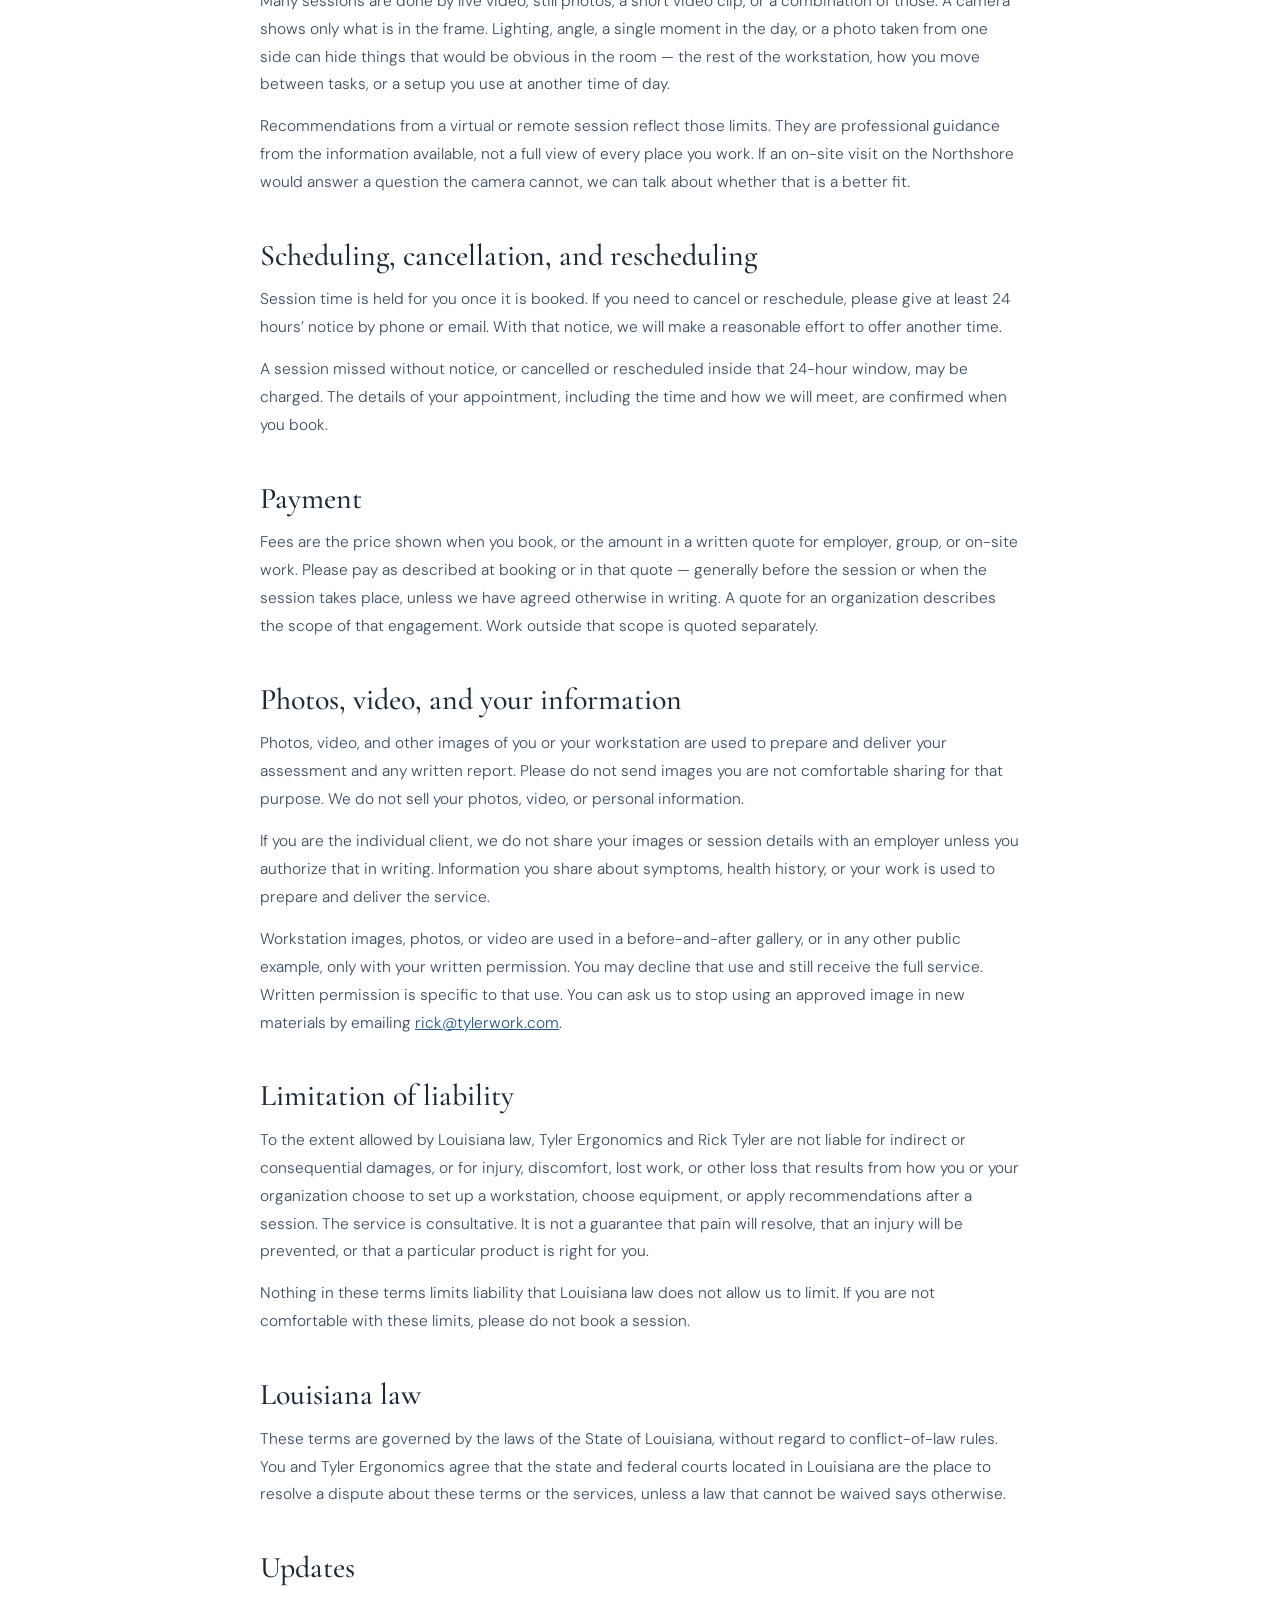
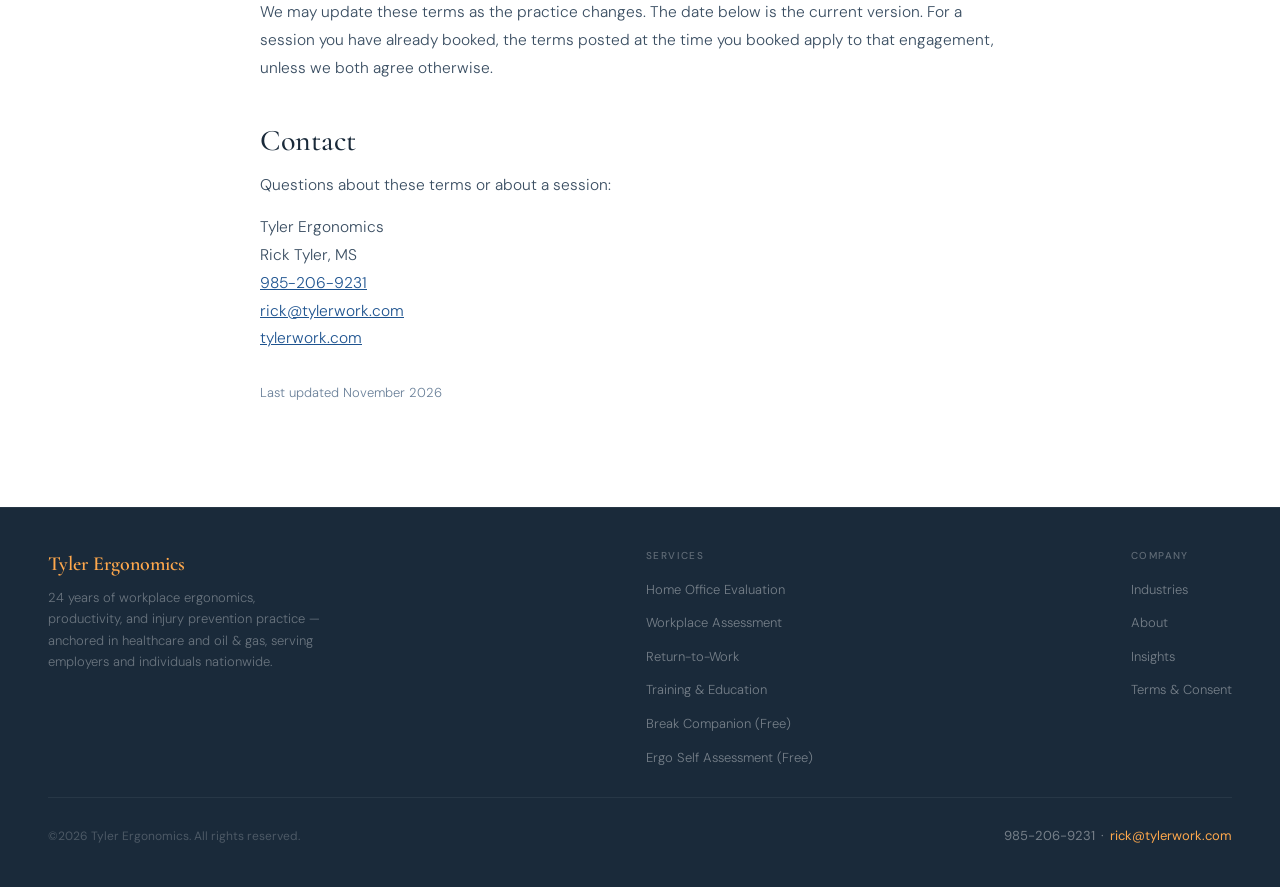
==== commit c398a6f9: "Harden the pre-session Formspree form and use rick@ email. Add a honeypot, subject line, and noindex" ====
--- a/terms-and-consent/index.html
+++ b/terms-and-consent/index.html
@@ -73,8 +73,8 @@
 <link rel="icon" type="image/png" sizes="32x32" href="/favicon-32.png">
 <link rel="apple-touch-icon" href="/apple-touch-icon.png">
 <link rel="stylesheet" href="/site.css">
-<script src="/booking-config.js"></script>
-<script src="/site.js" defer></script>
+<script src="/booking-config.js?v=20261102b"></script>
+<script src="/site.js?v=20261102b" defer></script>
 </head>
 <body>
 <!-- DRAFT: Terms of Service & Informed Consent for Tyler Ergonomics (tylerwork.com). Pending legal review. This page is a plain-language draft and has not been approved by an attorney. Last updated November 2026. -->
@@ -92,7 +92,7 @@
     <li><a href="/te-06-insights.html">Insights</a></li>
     <li><a href="/te-07-break-companion.html">Break Companion <span class="nav-free-badge">Free</span></a></li>
     <li><a href="/ergo-self-assessment.html">Ergo Self Assessment <span class="nav-free-badge">Free</span></a></li>
-    <li><a href="/te-02-services.html#book" class="nav-cta" data-booking>Book a free discovery call</a></li>
+    <li><a href="https://calendly.com/rick-tylerwork/free-ergonomic-discovery-call" class="nav-cta" data-booking target="_blank" rel="noopener">Book a free discovery call</a></li>
   </ul>
   <button id="rt-mobile-toggle" onclick="document.getElementById('rt-mobile-menu').style.display='block';document.getElementById('rt-mobile-backdrop').style.display='block';" style="display:none;background:transparent;border:none;color:white;cursor:pointer;padding:8px 12px;" aria-label="Open menu">
     <svg viewBox="0 0 24 24" width="26" height="26" fill="none" stroke="currentColor" stroke-width="2" stroke-linecap="round"><line x1="3" y1="6" x2="21" y2="6"></line><line x1="3" y1="12" x2="21" y2="12"></line><line x1="3" y1="18" x2="21" y2="18"></line></svg>
@@ -108,7 +108,7 @@
   <button onclick="location.href='/te-06-insights.html'" style="display:block;width:100%;text-align:left;background:transparent;border:none;border-bottom:1px solid rgba(255,255,255,0.08);color:rgba(255,255,255,0.85);font-size:16px;padding:16px 0;cursor:pointer;font-family:inherit;">Insights</button>
   <button onclick="location.href='/te-07-break-companion.html'" style="display:block;width:100%;text-align:left;background:transparent;border:none;border-bottom:1px solid rgba(255,255,255,0.08);color:rgba(255,255,255,0.85);font-size:16px;padding:16px 0;cursor:pointer;font-family:inherit;">Break Companion <span style="background:#f68916;color:#1a2a3a;font-size:10px;padding:2px 6px;border-radius:2px;font-weight:600;margin-left:6px;">FREE</span></button>
   <button onclick="location.href='/ergo-self-assessment.html'" style="display:block;width:100%;text-align:left;background:transparent;border:none;border-bottom:1px solid rgba(255,255,255,0.08);color:rgba(255,255,255,0.85);font-size:16px;padding:16px 0;cursor:pointer;font-family:inherit;">Ergo Self Assessment <span style="background:#f68916;color:#1a2a3a;font-size:10px;padding:2px 6px;border-radius:2px;font-weight:600;margin-left:6px;">FREE</span></button>
-  <button data-booking onclick="location.href='/te-02-services.html#book'" style="display:block;width:100%;text-align:center;background:#f68916;border:none;color:#1a2a3a;font-size:14px;padding:14px 20px;cursor:pointer;font-family:inherit;margin-top:20px;font-weight:500;border-radius:2px;">Book a free discovery call</button>
+  <button data-booking onclick="window.open('https://calendly.com/rick-tylerwork/free-ergonomic-discovery-call','_blank','noopener');return false;" style="display:block;width:100%;text-align:center;background:#f68916;border:none;color:#1a2a3a;font-size:14px;padding:14px 20px;cursor:pointer;font-family:inherit;margin-top:20px;font-weight:500;border-radius:2px;">Book a free discovery call</button>
 </div>
 <div id="rt-mobile-backdrop" onclick="document.getElementById('rt-mobile-menu').style.display='none';document.getElementById('rt-mobile-backdrop').style.display='none';" style="display:none;position:fixed;inset:0;background:rgba(0,0,0,0.5);z-index:99998;"></div>
 
@@ -148,7 +148,7 @@
     <h2>Photos, video, and your information</h2>
     <p>Photos, video, and other images of you or your workstation are used to prepare and deliver your assessment and any written report. Please do not send images you are not comfortable sharing for that purpose. We do not sell your photos, video, or personal information.</p>
     <p>If you are the individual client, we do not share your images or session details with an employer unless you authorize that in writing. Information you share about symptoms, health history, or your work is used to prepare and deliver the service.</p>
-    <p>Workstation images, photos, or video are used in a before-and-after gallery, or in any other public example, only with your written permission. You may decline that use and still receive the full service. Written permission is specific to that use. You can ask us to stop using an approved image in new materials by emailing <a href="mailto:info@tylerwork.com">info@tylerwork.com</a>.</p>
+    <p>Workstation images, photos, or video are used in a before-and-after gallery, or in any other public example, only with your written permission. You may decline that use and still receive the full service. Written permission is specific to that use. You can ask us to stop using an approved image in new materials by emailing <a href="mailto:rick@tylerwork.com">rick@tylerwork.com</a>.</p>
 
     <h2>Limitation of liability</h2>
     <p>To the extent allowed by Louisiana law, Tyler Ergonomics and Rick Tyler are not liable for indirect or consequential damages, or for injury, discomfort, lost work, or other loss that results from how you or your organization choose to set up a workstation, choose equipment, or apply recommendations after a session. The service is consultative. It is not a guarantee that pain will resolve, that an injury will be prevented, or that a particular product is right for you.</p>
@@ -162,7 +162,7 @@
 
     <h2>Contact</h2>
     <p>Questions about these terms or about a session:</p>
-    <p>Tyler Ergonomics<br>Rick Tyler, MS<br><a href="tel:985-206-9231">985-206-9231</a><br><a href="mailto:info@tylerwork.com">info@tylerwork.com</a><br><a href="https://tylerwork.com">tylerwork.com</a></p>
+    <p>Tyler Ergonomics<br>Rick Tyler, MS<br><a href="tel:985-206-9231">985-206-9231</a><br><a href="mailto:rick@tylerwork.com">rick@tylerwork.com</a><br><a href="https://tylerwork.com">tylerwork.com</a></p>
     <p class="legal-updated" style="color:var(--soft);font-size:13px;margin-top:28px;">Last updated November 2026</p>
   </div>
 </section>
@@ -196,7 +196,7 @@
   </div>
   <div class="footer-bottom">
     <span class="footer-copy">&copy;2026 Tyler Ergonomics. All rights reserved.</span>
-    <span class="footer-contact"><a href="tel:985-206-9231">985-206-9231</a> &nbsp;&middot;&nbsp; <strong><a href="mailto:info@tylerwork.com">info@tylerwork.com</a></strong></span>
+    <span class="footer-contact"><a href="tel:985-206-9231">985-206-9231</a> &nbsp;&middot;&nbsp; <strong><a href="mailto:rick@tylerwork.com">rick@tylerwork.com</a></strong></span>
   </div>
 </footer>
 </body>
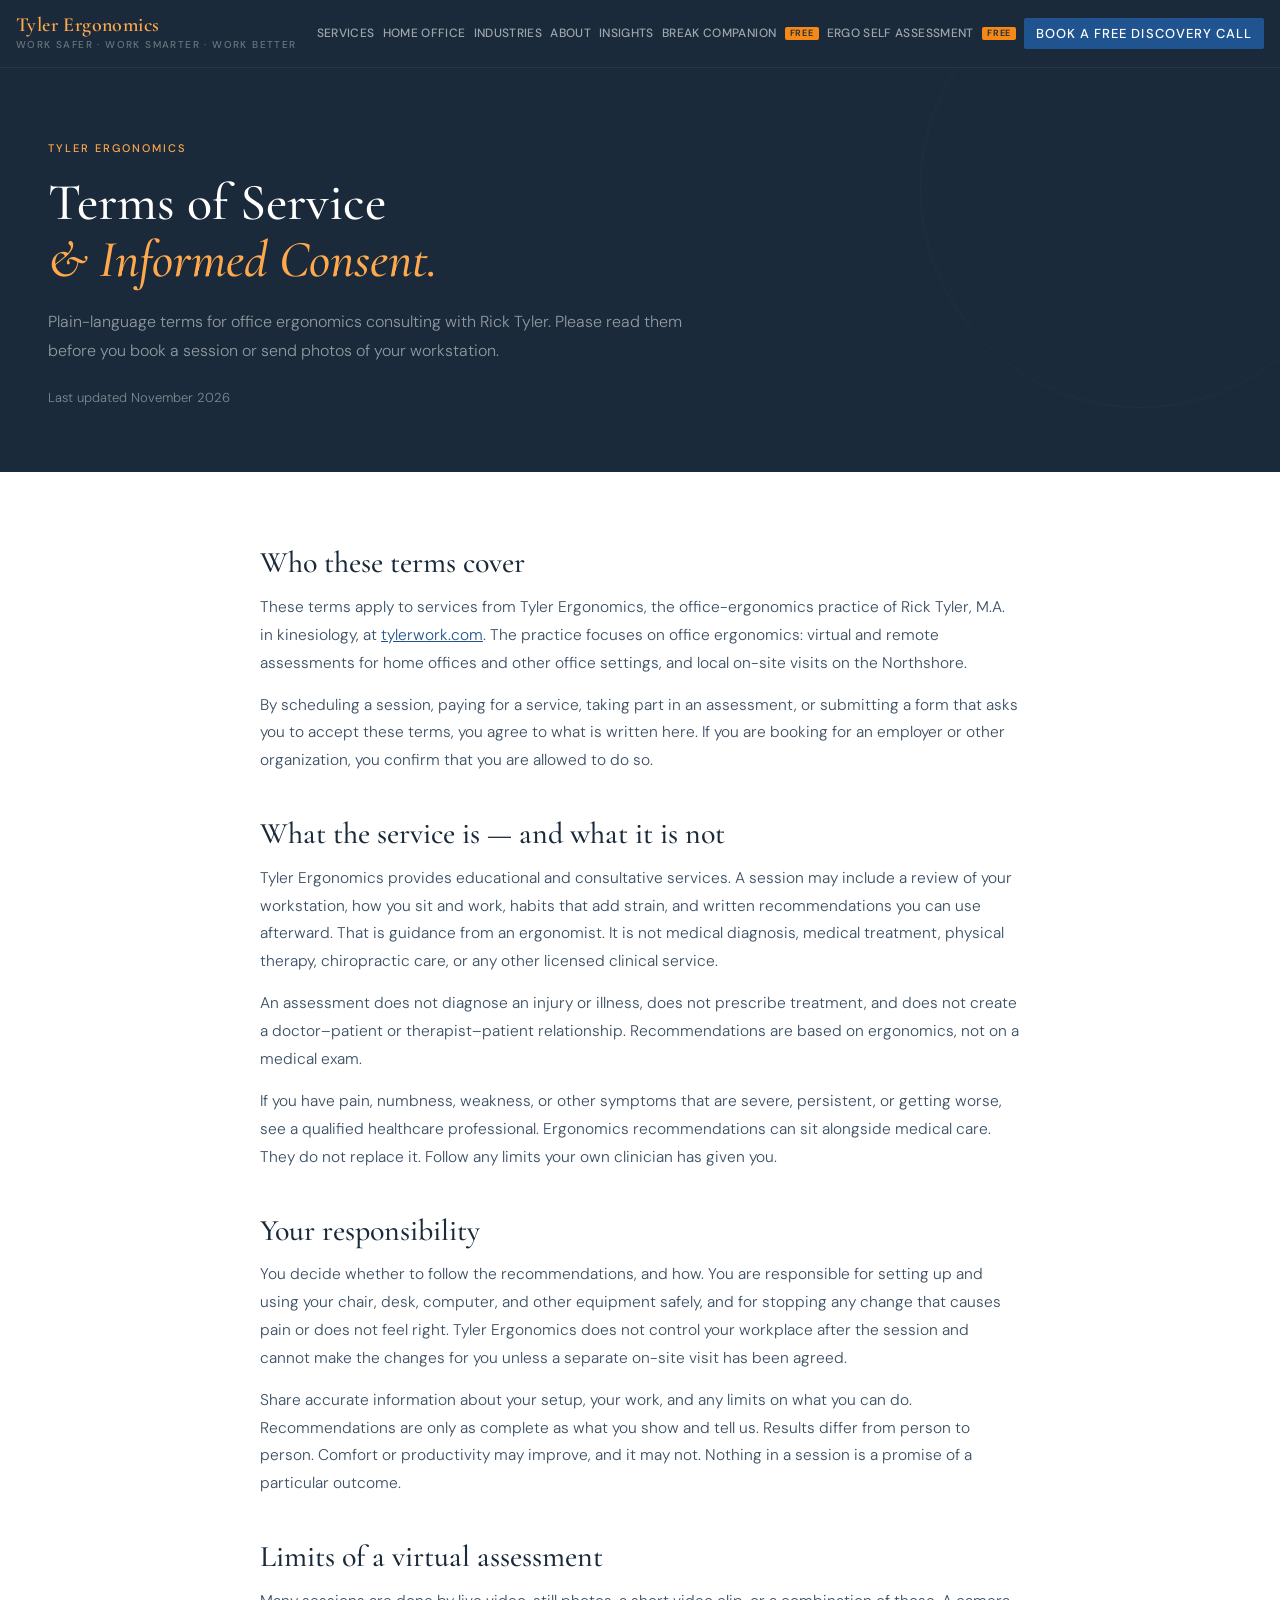
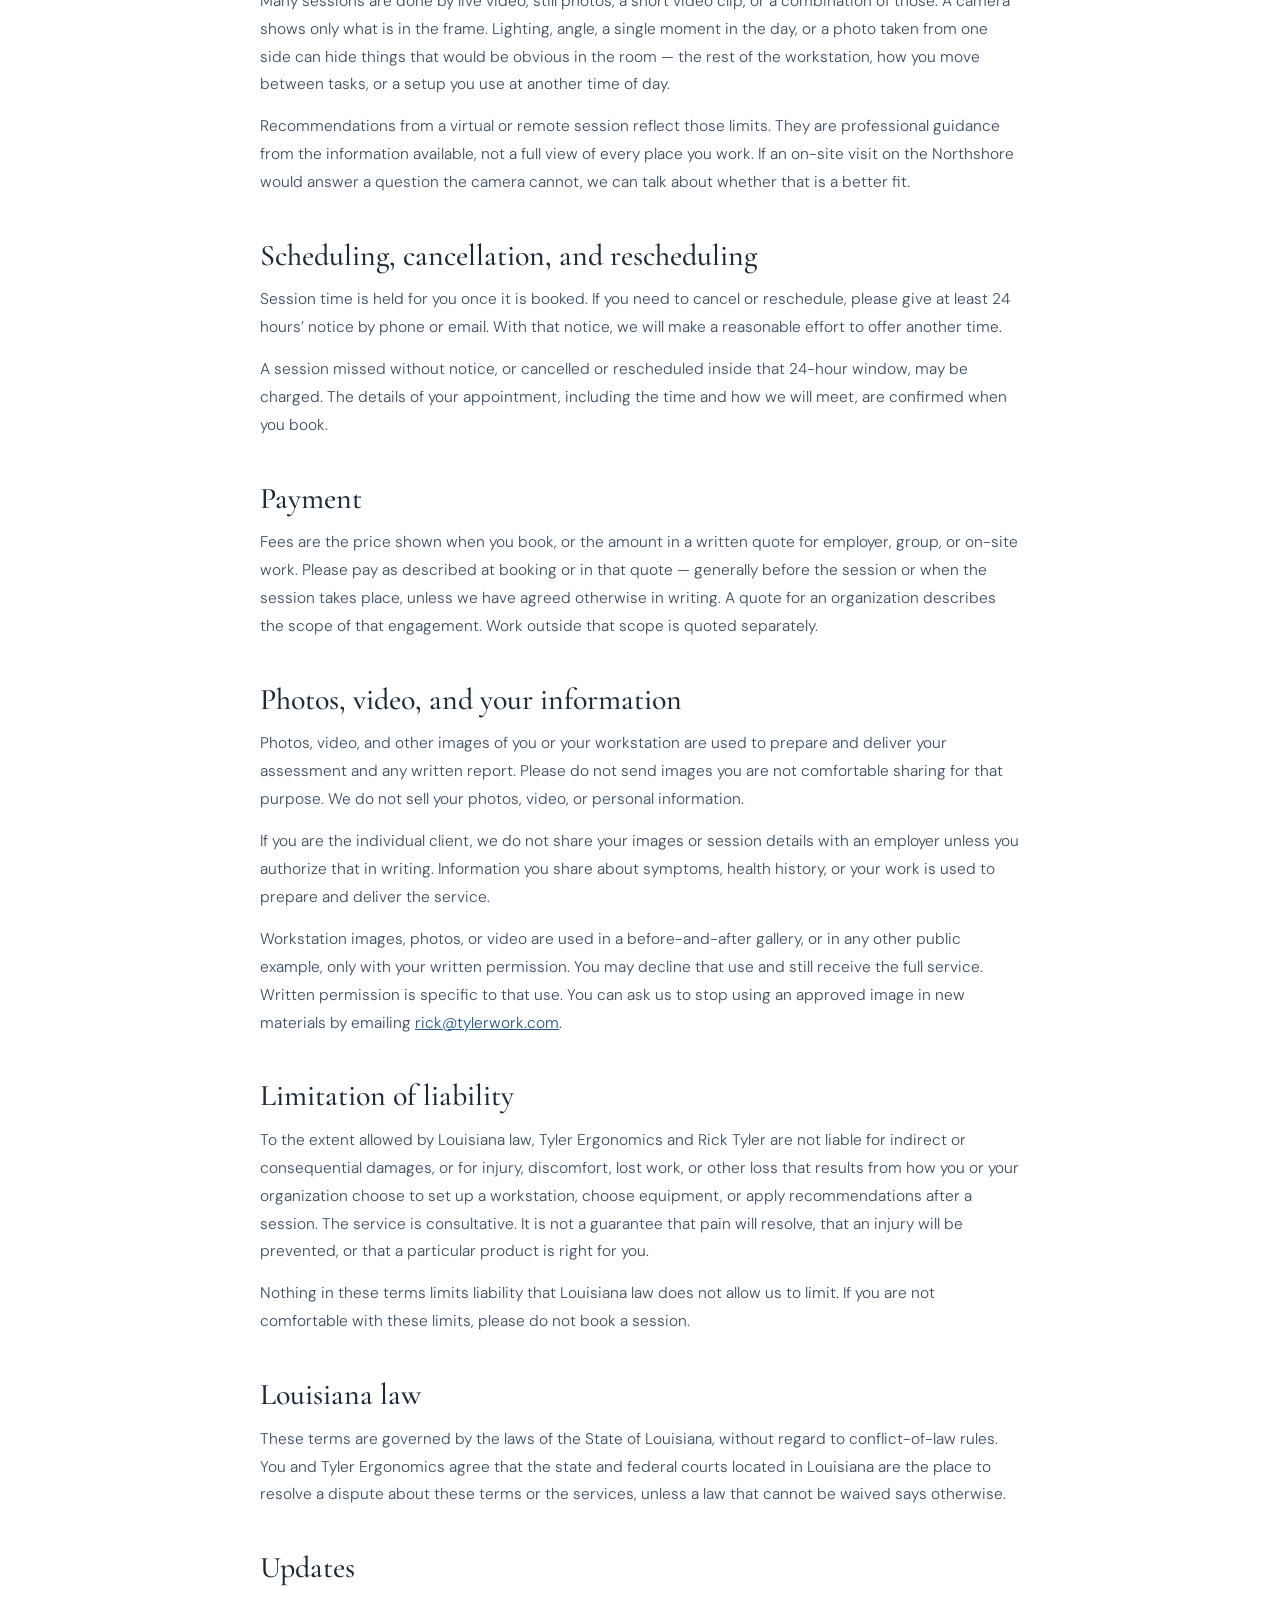
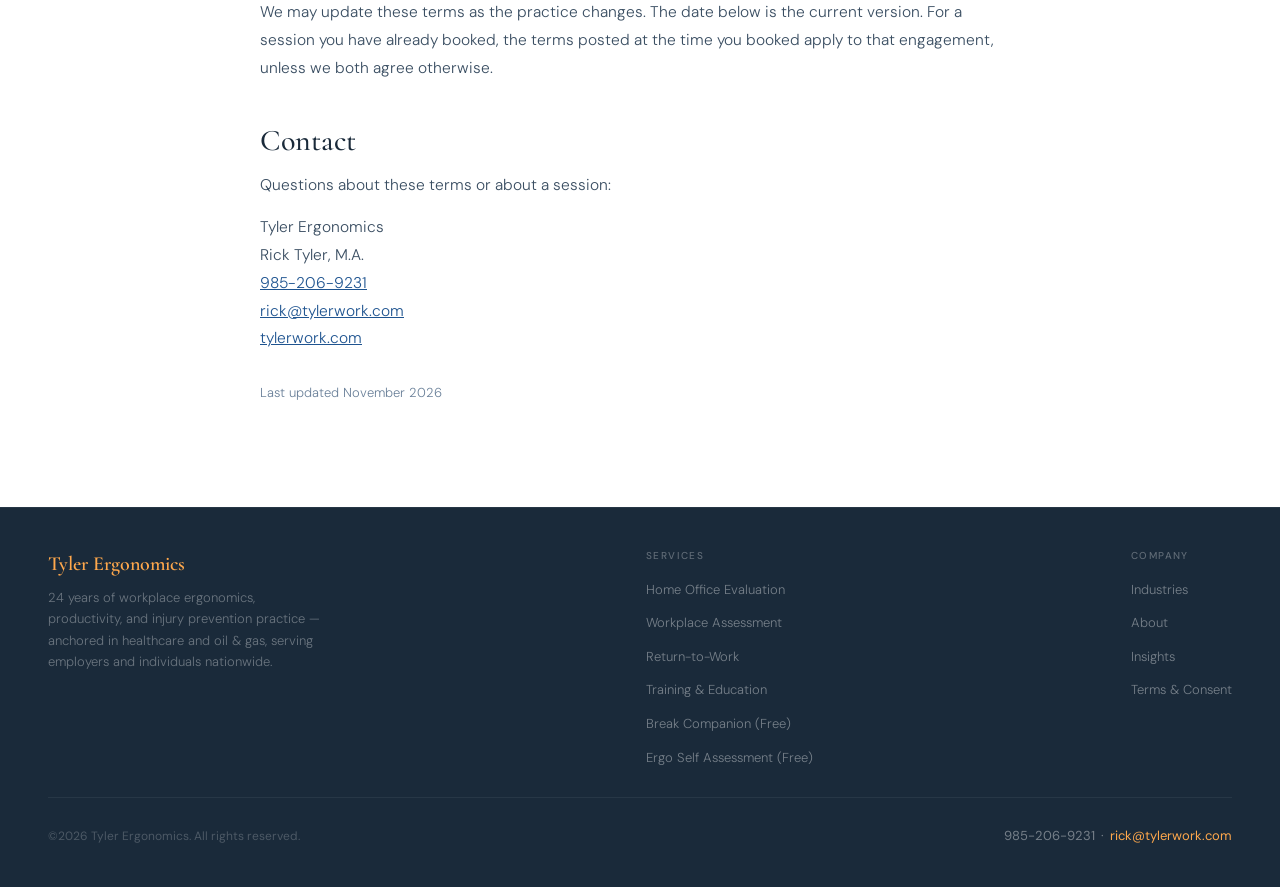
==== commit 470b0fde: "Use discomfort in marketing copy and correct the kinesiology degree. Replace pain wording in marketi" ====
--- a/terms-and-consent/index.html
+++ b/terms-and-consent/index.html
@@ -122,7 +122,7 @@
 <section class="legal-section">
   <div class="legal-inner">
     <h2>Who these terms cover</h2>
-    <p>These terms apply to services from Tyler Ergonomics, the office-ergonomics practice of Rick Tyler, MS in kinesiology, at <a href="https://tylerwork.com">tylerwork.com</a>. The practice focuses on office ergonomics: virtual and remote assessments for home offices and other office settings, and local on-site visits on the Northshore.</p>
+    <p>These terms apply to services from Tyler Ergonomics, the office-ergonomics practice of Rick Tyler, M.A. in kinesiology, at <a href="https://tylerwork.com">tylerwork.com</a>. The practice focuses on office ergonomics: virtual and remote assessments for home offices and other office settings, and local on-site visits on the Northshore.</p>
     <p>By scheduling a session, paying for a service, taking part in an assessment, or submitting a form that asks you to accept these terms, you agree to what is written here. If you are booking for an employer or other organization, you confirm that you are allowed to do so.</p>
 
     <h2>What the service is &mdash; and what it is not</h2>
@@ -162,7 +162,7 @@
 
     <h2>Contact</h2>
     <p>Questions about these terms or about a session:</p>
-    <p>Tyler Ergonomics<br>Rick Tyler, MS<br><a href="tel:985-206-9231">985-206-9231</a><br><a href="mailto:rick@tylerwork.com">rick@tylerwork.com</a><br><a href="https://tylerwork.com">tylerwork.com</a></p>
+    <p>Tyler Ergonomics<br>Rick Tyler, M.A.<br><a href="tel:985-206-9231">985-206-9231</a><br><a href="mailto:rick@tylerwork.com">rick@tylerwork.com</a><br><a href="https://tylerwork.com">tylerwork.com</a></p>
     <p class="legal-updated" style="color:var(--soft);font-size:13px;margin-top:28px;">Last updated November 2026</p>
   </div>
 </section>
